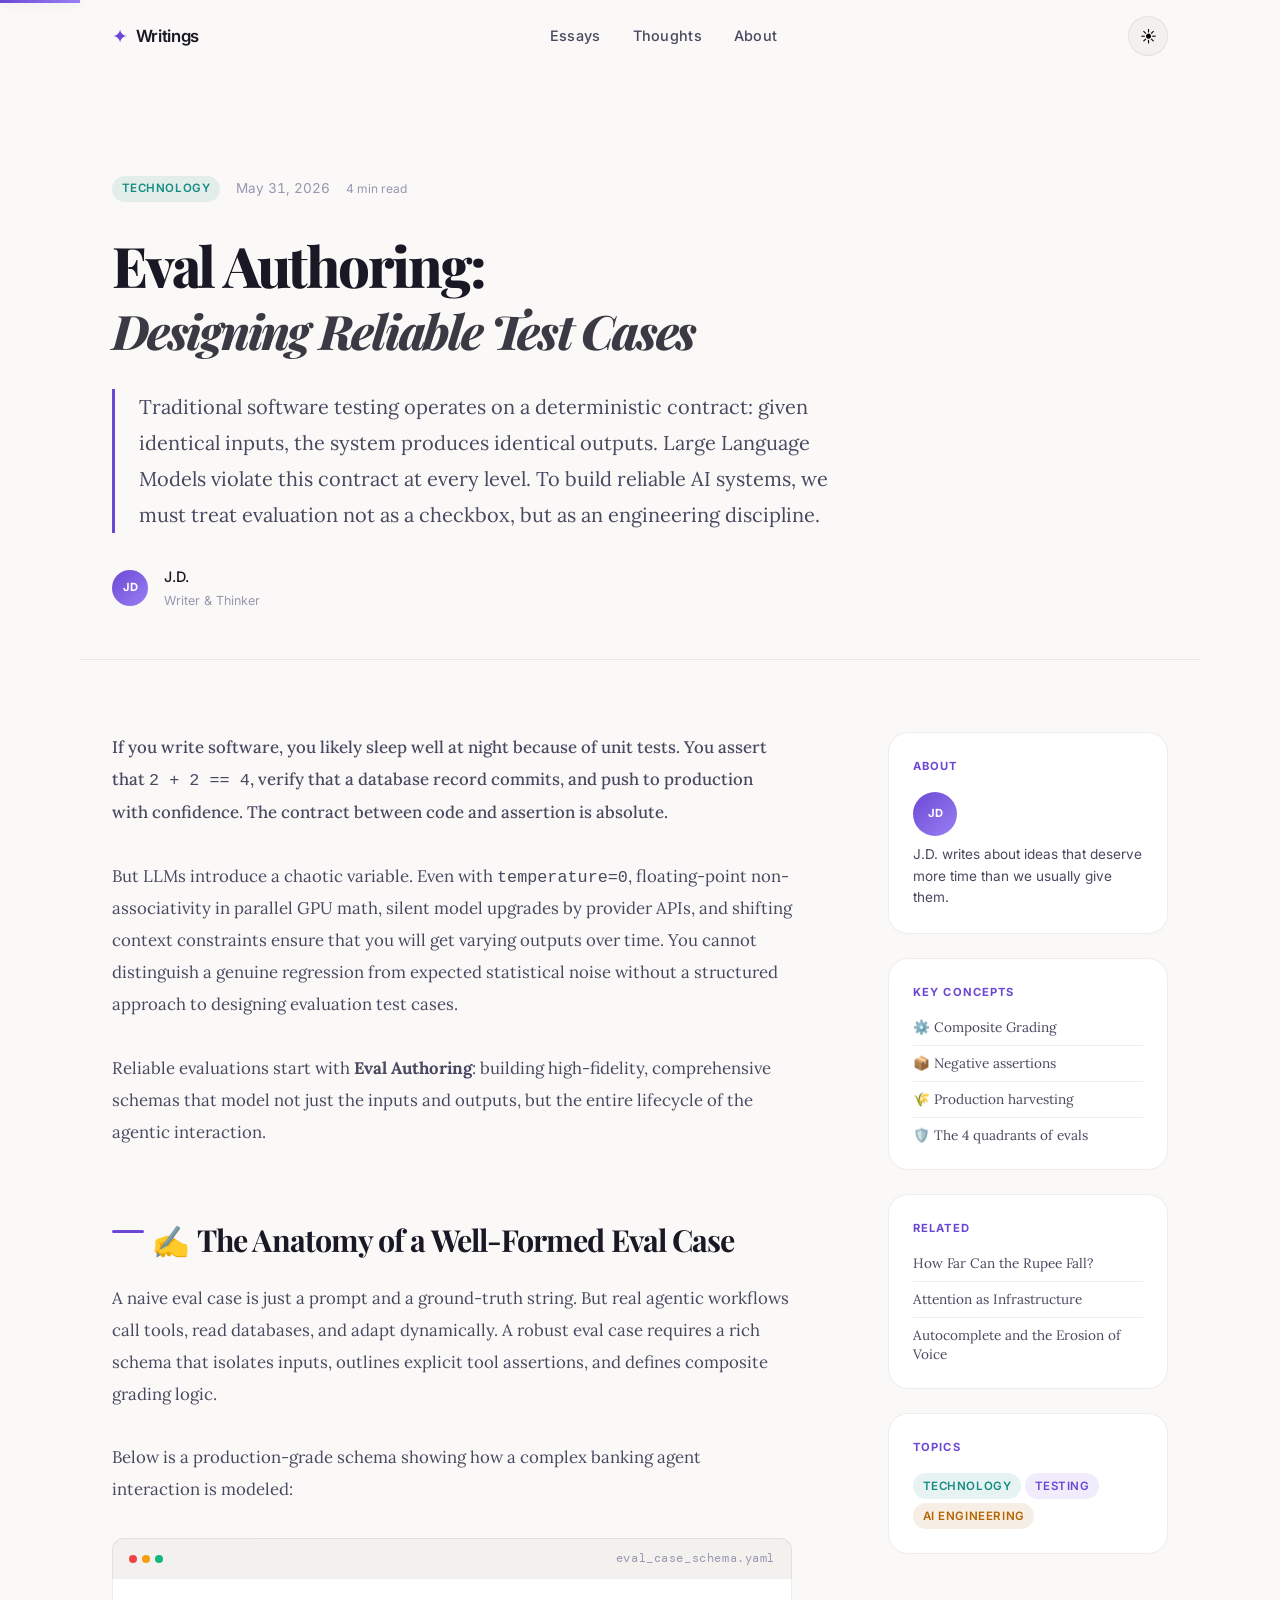
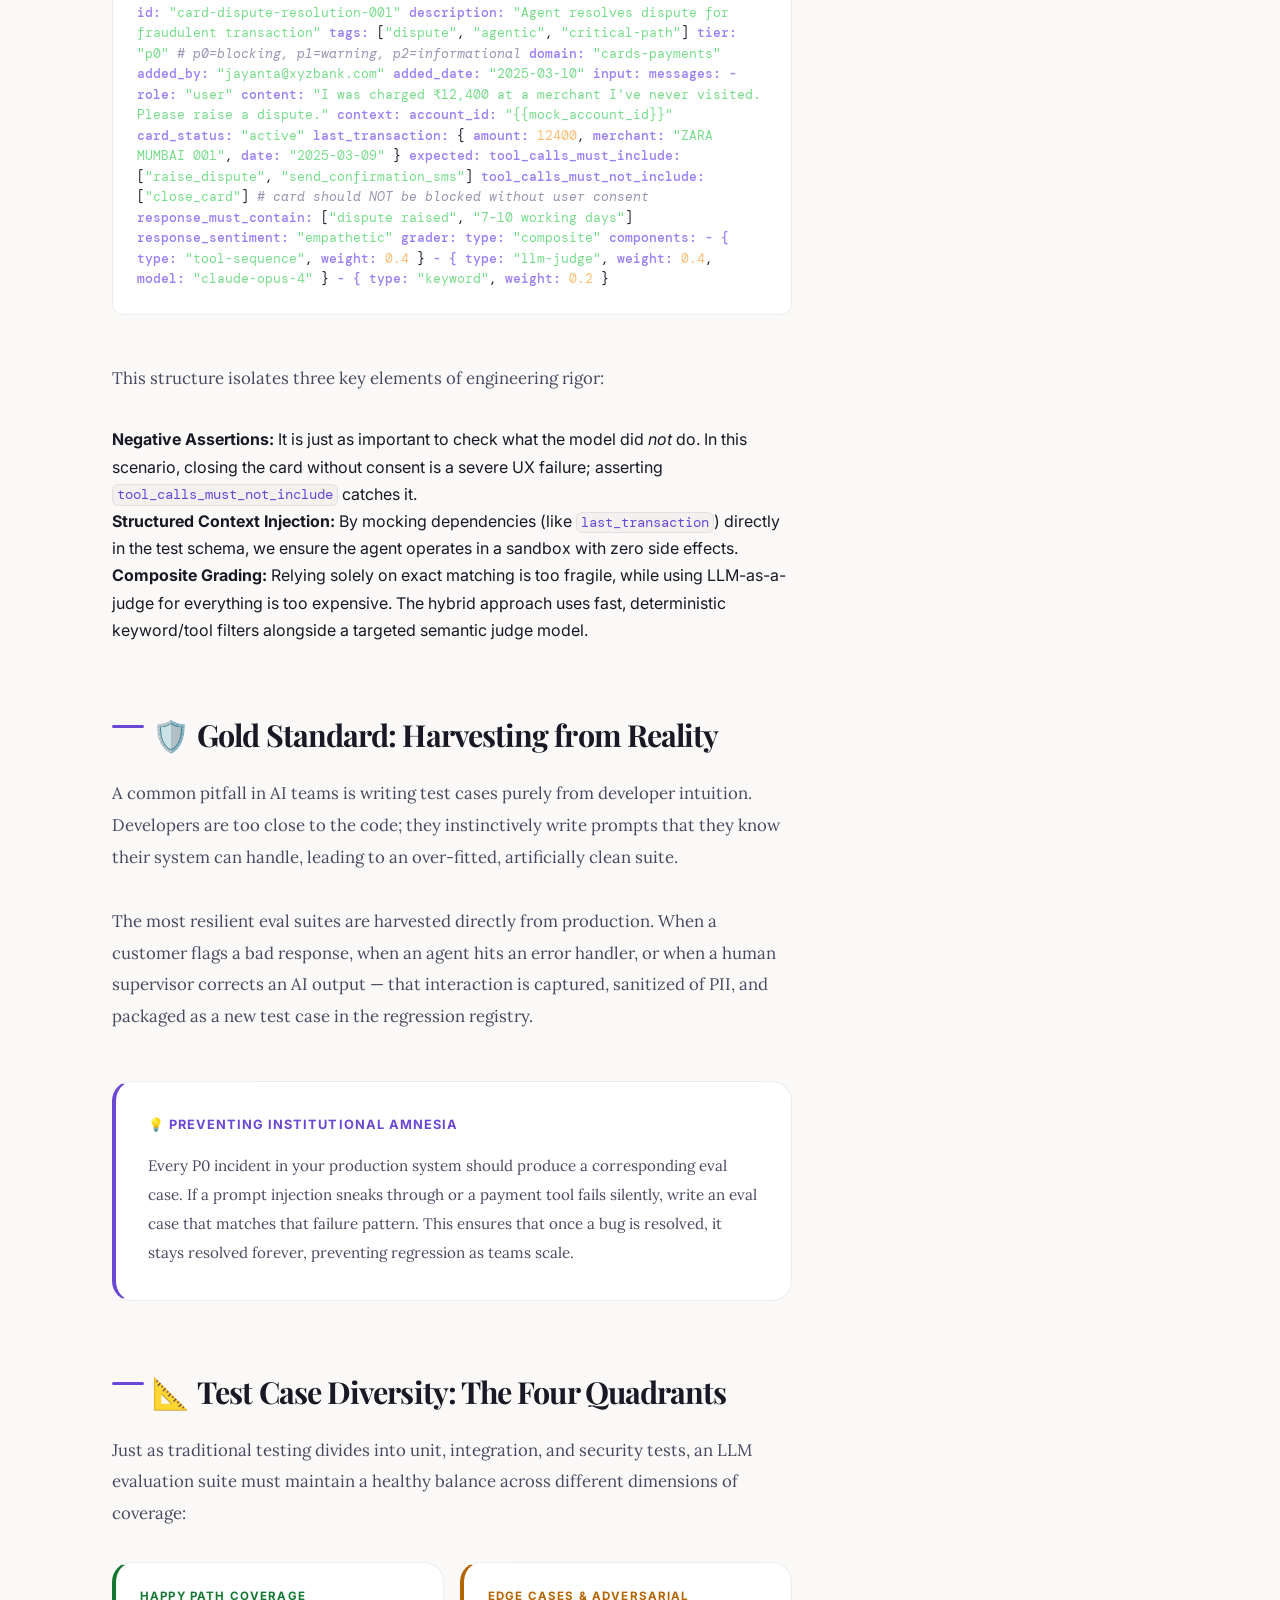
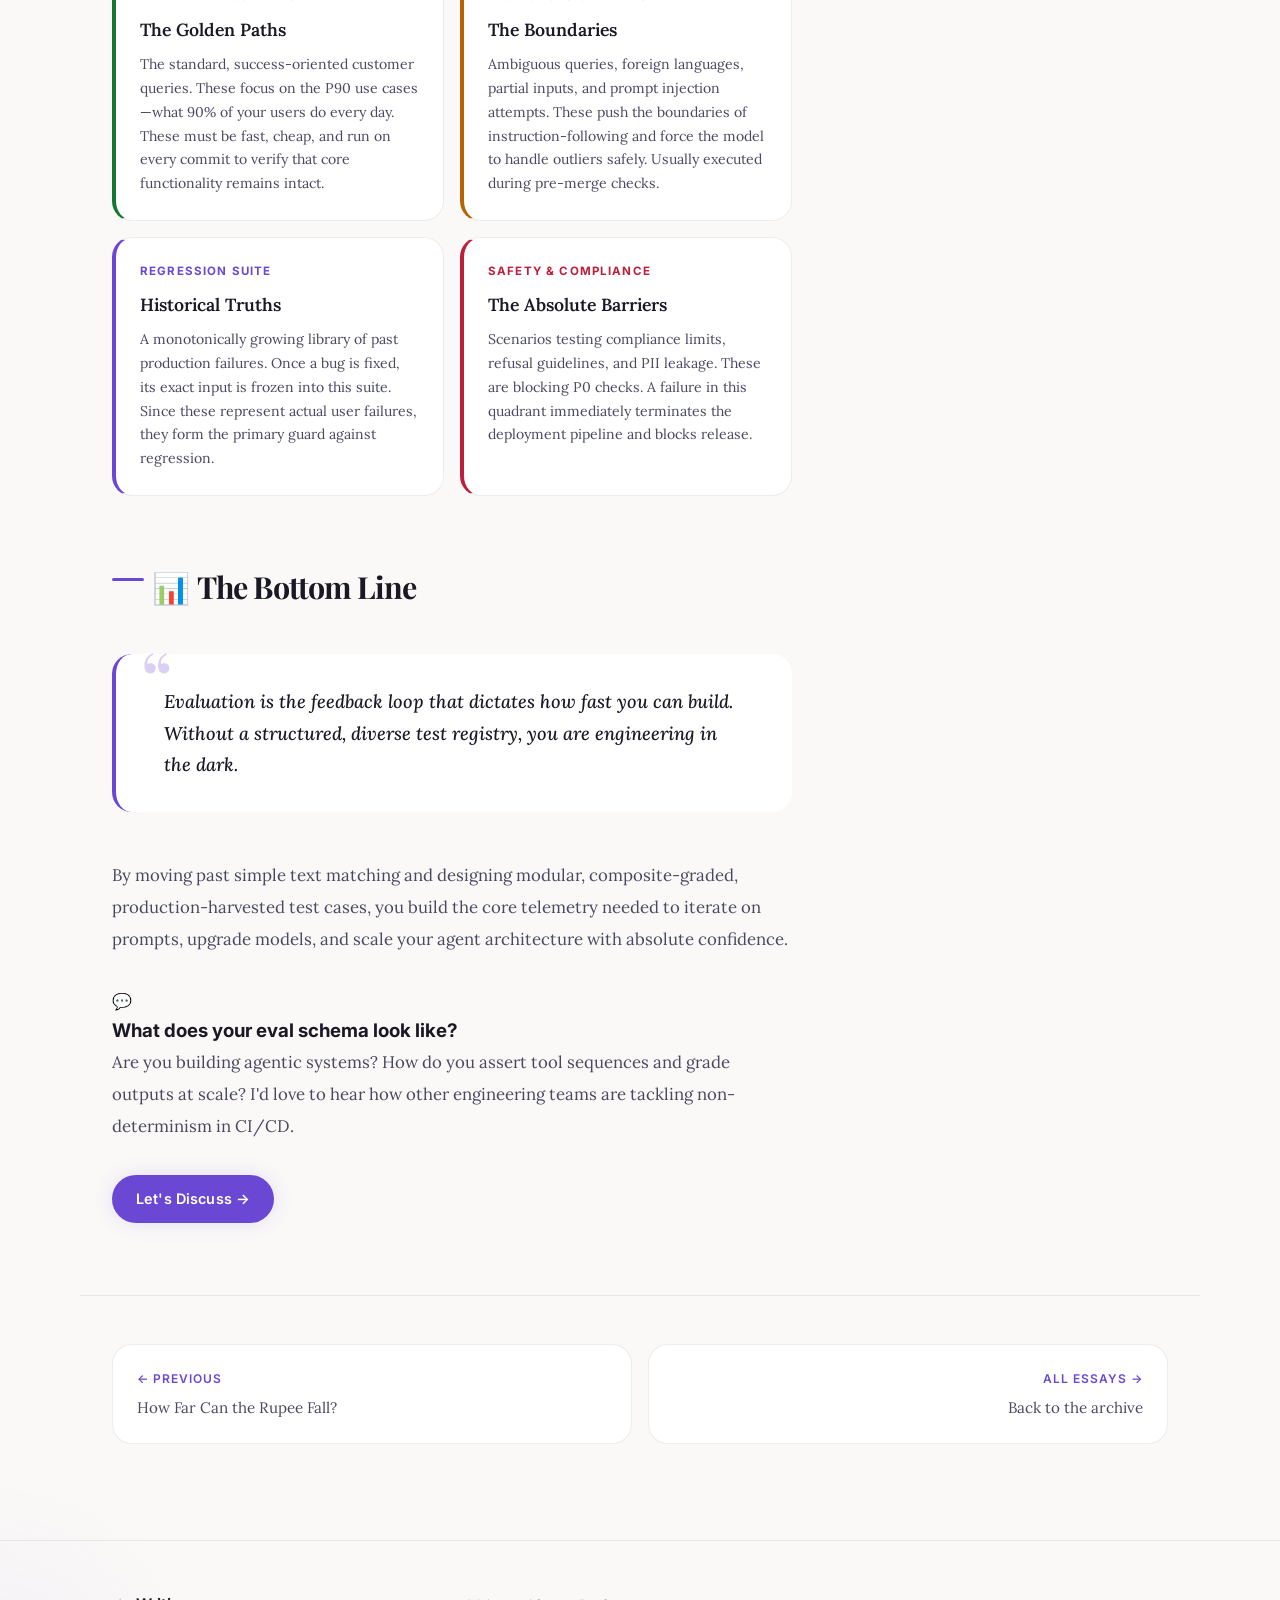
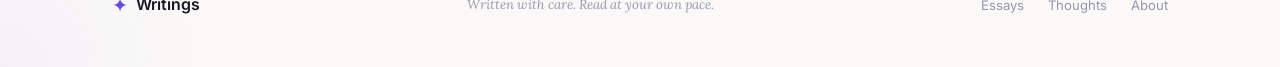
==== eval-authoring.html @ 742a5f08 "Add essay: Eval Authoring - Designing Reliable Test Cases" ====
<!DOCTYPE html>
<html lang="en">
<head>
  <meta charset="UTF-8" />
  <meta name="viewport" content="width=device-width, initial-scale=1.0" />
  <title>Eval Authoring: Designing Reliable Test Cases — Writings</title>
  <meta name="description" content="Traditional software testing operates on a deterministic contract, but LLMs violate this at every level. Here is how to design reliable evaluation test cases for production AI systems." />
  <link rel="preconnect" href="https://fonts.googleapis.com" />
  <link rel="preconnect" href="https://fonts.gstatic.com" crossorigin />
  <link href="https://fonts.googleapis.com/css2?family=Lora:ital,wght@0,400;0,500;0,600;1,400;1,500&family=Inter:wght@300;400;500;600&family=Playfair+Display:ital,wght@0,700;0,800;1,700&family=DM+Mono:ital,wght@0,300;0,400;0,500;1,400&display=swap" rel="stylesheet" />
  <link rel="stylesheet" href="style.css" />
  <link rel="stylesheet" href="article.css" />
  <style>
    /* ── Code block styling ── */
    .code-header {
      display: flex;
      align-items: center;
      justify-content: space-between;
      padding: 0.6rem 1rem;
      background: var(--bg-surface);
      border: 1px solid var(--border);
      border-bottom: none;
      border-radius: var(--radius-md) var(--radius-md) 0 0;
      font-family: 'DM Mono', monospace;
      font-size: 0.72rem;
      color: var(--text-muted);
      letter-spacing: 0.05em;
      margin-top: var(--space-xl);
    }
    .code-dots { display: flex; gap: 5px; }
    .code-dot { width: 8px; height: 8px; border-radius: 50%; }
    .code-dot:nth-child(1) { background: #ef4444; }
    .code-dot:nth-child(2) { background: #f59e0b; }
    .code-dot:nth-child(3) { background: #10b981; }

    .code-block {
      background: var(--bg-elevated);
      border: 1px solid var(--border);
      border-radius: 0 0 var(--radius-md) var(--radius-md);
      padding: var(--space-lg);
      font-family: 'DM Mono', monospace;
      font-size: 0.8rem;
      line-height: 1.6;
      overflow-x: auto;
      margin-bottom: var(--space-2xl);
      color: var(--text-primary);
    }
    .code-block .comment { color: var(--text-muted); font-style: italic; }
    .code-block .keyword { color: #9b7ff4; font-weight: 500; }
    .code-block .string { color: #78dc8c; }
    .code-block .number { color: #ffbc70; }
    .code-block .func { color: #63d8c8; }
    .code-block .type { color: #ff788c; }

    /* ── Callout / info box ── */
    .callout {
      background: var(--bg-elevated);
      border: 1px solid var(--border);
      border-left: 4px solid var(--accent-1);
      border-radius: var(--radius-lg);
      padding: var(--space-xl);
      margin: var(--space-2xl) 0;
    }
    .callout__title {
      font-size: 0.8rem;
      font-weight: 700;
      letter-spacing: 0.08em;
      text-transform: uppercase;
      color: var(--accent-1);
      margin-bottom: var(--space-md);
    }
    .callout p {
      font-size: 0.95rem !important;
      margin-bottom: 0 !important;
      color: var(--text-secondary) !important;
    }
    .callout--danger {
      border-left-color: var(--tag-culture-color);
    }
    .callout--danger .callout__title {
      color: var(--tag-culture-color);
    }

    /* ── Grid for diversity cards ── */
    .seesaw-grid {
      display: grid;
      grid-template-columns: 1fr 1fr;
      gap: var(--space-md);
      margin: var(--space-xl) 0 var(--space-2xl);
    }
    @media (max-width: 560px) { .seesaw-grid { grid-template-columns: 1fr; } }
    .seesaw-card {
      padding: var(--space-lg);
      border-radius: var(--radius-lg);
      border: 1px solid var(--border);
      background: var(--bg-elevated);
      transition: transform var(--trans-base), border-color var(--trans-base);
    }
    .seesaw-card:hover {
      border-color: var(--border-hover);
      transform: translateY(-2px);
    }
    .seesaw-card--happy { border-left: 4px solid var(--tag-life-color); }
    .seesaw-card--edge { border-left: 4px solid var(--tag-phil-color); }
    .seesaw-card--regression { border-left: 4px solid var(--accent-1); }
    .seesaw-card--safety { border-left: 4px solid var(--tag-culture-color); }

    .seesaw-card__label {
      font-size: 0.72rem;
      font-weight: 700;
      letter-spacing: 0.1em;
      text-transform: uppercase;
      margin-bottom: var(--space-sm);
    }
    .seesaw-card--happy .seesaw-card__label { color: var(--tag-life-color); }
    .seesaw-card--edge .seesaw-card__label { color: var(--tag-phil-color); }
    .seesaw-card--regression .seesaw-card__label { color: var(--accent-1); }
    .seesaw-card--safety .seesaw-card__label { color: var(--tag-culture-color); }

    .seesaw-card__title {
      font-family: var(--font-serif);
      font-size: 1.1rem;
      font-weight: 600;
      color: var(--text-primary);
      margin-bottom: var(--space-sm);
    }
    .seesaw-card p {
      font-size: 0.88rem !important;
      color: var(--text-secondary) !important;
      line-height: 1.7 !important;
      margin: 0 !important;
    }

    /* ── Section emoji headings ── */
    .emoji-heading {
      display: flex;
      align-items: center;
      gap: var(--space-sm);
    }
    .emoji-heading .emoji { font-style: normal; }

    /* Inline code styling */
    code.inline-code {
      font-family: 'DM Mono', monospace;
      font-size: 0.85em;
      background: var(--bg-glass);
      border: 1px solid var(--border);
      padding: 0.1em 0.3em;
      border-radius: var(--radius-sm);
      color: var(--accent-1);
    }
  </style>
</head>
<body>

  <!-- Navigation -->
  <nav class="nav" id="main-nav" aria-label="Main navigation">
    <div class="nav-inner">
      <a href="index.html" class="nav-logo" aria-label="Back to home">
        <span class="logo-mark">✦</span>
        <span class="logo-text">Writings</span>
      </a>
      <div class="nav-links">
        <a href="index.html#essays" class="nav-link">Essays</a>
        <a href="index.html#thoughts" class="nav-link">Thoughts</a>
        <a href="index.html#about" class="nav-link">About</a>
      </div>
      <button class="theme-toggle" id="theme-toggle" aria-label="Toggle dark/light mode" aria-pressed="true">
        <span class="theme-icon theme-icon--light">☀</span>
        <span class="theme-icon theme-icon--dark">☽</span>
      </button>
    </div>
  </nav>

  <!-- Reading progress bar -->
  <div class="reading-progress" id="reading-progress" role="progressbar" aria-label="Reading progress" aria-valuenow="0" aria-valuemin="0" aria-valuemax="100"></div>

  <main class="article-main">

    <!-- Article Header -->
    <header class="article-header">
      <div class="article-header__inner">
        <div class="article-meta">
          <span class="tag tag--tech">Technology</span>
          <time datetime="2026-05-31" class="article-date">May 31, 2026</time>
          <span class="read-time">5 min read</span>
        </div>
        <h1 class="article-title">Eval Authoring:<br><em style="font-style:italic; font-size:0.85em; opacity:0.85;">Designing Reliable Test Cases</em></h1>
        <p class="article-lede">Traditional software testing operates on a deterministic contract: given identical inputs, the system produces identical outputs. Large Language Models violate this contract at every level. To build reliable AI systems, we must treat evaluation not as a checkbox, but as an engineering discipline.</p>
        <div class="article-author">
          <div class="author-avatar" aria-hidden="true">JD</div>
          <div class="author-info">
            <span class="author-name">J.D.</span>
            <span class="author-role">Writer & Thinker</span>
          </div>
        </div>
      </div>
    </header>

    <!-- Article Body -->
    <div class="article-body" id="article-body">
      <div class="article-content">

        <p class="article-intro">If you write software, you likely sleep well at night because of unit tests. You assert that <code>2 + 2 == 4</code>, verify that a database record commits, and push to production with confidence. The contract between code and assertion is absolute.</p>

        <p>But LLMs introduce a chaotic variable. Even with <code>temperature=0</code>, floating-point non-associativity in parallel GPU math, silent model upgrades by provider APIs, and shifting context constraints ensure that you will get varying outputs over time. You cannot distinguish a genuine regression from expected statistical noise without a structured approach to designing evaluation test cases.</p>

        <p>Reliable evaluations start with <strong>Eval Authoring</strong>: building high-fidelity, comprehensive schemas that model not just the inputs and outputs, but the entire lifecycle of the agentic interaction.</p>

        <!-- Section 1: Anatomy of a Case -->
        <h2 class="emoji-heading"><span class="emoji">✍️</span> The Anatomy of a Well-Formed Eval Case</h2>

        <p>A naive eval case is just a prompt and a ground-truth string. But real agentic workflows call tools, read databases, and adapt dynamically. A robust eval case requires a rich schema that isolates inputs, outlines explicit tool assertions, and defines composite grading logic.</p>

        <p>Below is a production-grade schema showing how a complex banking agent interaction is modeled:</p>

        <div class="code-header">
          <div class="code-dots"><div class="code-dot"></div><div class="code-dot"></div><div class="code-dot"></div></div>
          <span>eval_case_schema.yaml</span>
        </div>
        <div class="code-block"><span class="keyword">id:</span> <span class="string">"card-dispute-resolution-001"</span>
<span class="keyword">description:</span> <span class="string">"Agent resolves dispute for fraudulent transaction"</span>
<span class="keyword">tags:</span> [<span class="string">"dispute"</span>, <span class="string">"agentic"</span>, <span class="string">"critical-path"</span>]
<span class="keyword">tier:</span> <span class="string">"p0"</span>           <span class="comment"># p0=blocking, p1=warning, p2=informational</span>
<span class="keyword">domain:</span> <span class="string">"cards-payments"</span>
<span class="keyword">added_by:</span> <span class="string">"jayanta@xyzbank.com"</span>
<span class="keyword">added_date:</span> <span class="string">"2025-03-10"</span>

<span class="keyword">input:</span>
  <span class="keyword">messages:</span>
    <span class="keyword">- role:</span> <span class="string">"user"</span>
      <span class="keyword">content:</span> <span class="string">"I was charged ₹12,400 at a merchant I've never visited. Please raise a dispute."</span>
  <span class="keyword">context:</span>
    <span class="keyword">account_id:</span> <span class="string">"{{mock_account_id}}"</span>
    <span class="keyword">card_status:</span> <span class="string">"active"</span>
    <span class="keyword">last_transaction:</span> { <span class="keyword">amount:</span> <span class="number">12400</span>, <span class="keyword">merchant:</span> <span class="string">"ZARA MUMBAI 001"</span>, <span class="keyword">date:</span> <span class="string">"2025-03-09"</span> }

<span class="keyword">expected:</span>
  <span class="keyword">tool_calls_must_include:</span> [<span class="string">"raise_dispute"</span>, <span class="string">"send_confirmation_sms"</span>]
  <span class="keyword">tool_calls_must_not_include:</span> [<span class="string">"close_card"</span>]   <span class="comment"># card should NOT be blocked without user consent</span>
  <span class="keyword">response_must_contain:</span> [<span class="string">"dispute raised"</span>, <span class="string">"7–10 working days"</span>]
  <span class="keyword">response_sentiment:</span> <span class="string">"empathetic"</span>
  
<span class="keyword">grader:</span>
  <span class="keyword">type:</span> <span class="string">"composite"</span>
  <span class="keyword">components:</span>
    <span class="keyword">- { type:</span> <span class="string">"tool-sequence"</span>, <span class="keyword">weight:</span> <span class="number">0.4</span> }
    <span class="keyword">- { type:</span> <span class="string">"llm-judge"</span>,    <span class="keyword">weight:</span> <span class="number">0.4</span>, <span class="keyword">model:</span> <span class="string">"claude-opus-4"</span> }
    <span class="keyword">- { type:</span> <span class="string">"keyword"</span>,      <span class="keyword">weight:</span> <span class="number">0.2</span> }</div>

        <p>This structure isolates three key elements of engineering rigor:</p>
        <ul>
          <li><strong>Negative Assertions:</strong> It is just as important to check what the model did <em>not</em> do. In this scenario, closing the card without consent is a severe UX failure; asserting <code class="inline-code">tool_calls_must_not_include</code> catches it.</li>
          <li><strong>Structured Context Injection:</strong> By mocking dependencies (like <code class="inline-code">last_transaction</code>) directly in the test schema, we ensure the agent operates in a sandbox with zero side effects.</li>
          <li><strong>Composite Grading:</strong> Relying solely on exact matching is too fragile, while using LLM-as-a-judge for everything is too expensive. The hybrid approach uses fast, deterministic keyword/tool filters alongside a targeted semantic judge model.</li>
        </ul>

        <!-- Section 2: Reality Harvesting -->
        <h2 class="emoji-heading"><span class="emoji">🛡️</span> Gold Standard: Harvesting from Reality</h2>

        <p>A common pitfall in AI teams is writing test cases purely from developer intuition. Developers are too close to the code; they instinctively write prompts that they know their system can handle, leading to an over-fitted, artificially clean suite.</p>

        <p>The most resilient eval suites are harvested directly from production. When a customer flags a bad response, when an agent hits an error handler, or when a human supervisor corrects an AI output — that interaction is captured, sanitized of PII, and packaged as a new test case in the regression registry.</p>

        <div class="callout">
          <div class="callout__title">💡 Preventing Institutional Amnesia</div>
          <p>Every P0 incident in your production system should produce a corresponding eval case. If a prompt injection sneaks through or a payment tool fails silently, write an eval case that matches that failure pattern. This ensures that once a bug is resolved, it stays resolved forever, preventing regression as teams scale.</p>
        </div>

        <!-- Section 3: Test Diversity -->
        <h2 class="emoji-heading"><span class="emoji">📐</span> Test Case Diversity: The Four Quadrants</h2>

        <p>Just as traditional testing divides into unit, integration, and security tests, an LLM evaluation suite must maintain a healthy balance across different dimensions of coverage:</p>

        <div class="seesaw-grid" role="list" aria-label="Four quadrants of test diversity">
          <div class="seesaw-card seesaw-card--happy" role="listitem">
            <div class="seesaw-card__label">Happy Path Coverage</div>
            <div class="seesaw-card__title">The Golden Paths</div>
            <p>The standard, success-oriented customer queries. These focus on the P90 use cases—what 90% of your users do every day. These must be fast, cheap, and run on every commit to verify that core functionality remains intact.</p>
          </div>
          <div class="seesaw-card seesaw-card--edge" role="listitem">
            <div class="seesaw-card__label">Edge Cases & Adversarial</div>
            <div class="seesaw-card__title">The Boundaries</div>
            <p>Ambiguous queries, foreign languages, partial inputs, and prompt injection attempts. These push the boundaries of instruction-following and force the model to handle outliers safely. Usually executed during pre-merge checks.</p>
          </div>
          <div class="seesaw-card seesaw-card--regression" role="listitem">
            <div class="seesaw-card__label">Regression Suite</div>
            <div class="seesaw-card__title">Historical Truths</div>
            <p>A monotonically growing library of past production failures. Once a bug is fixed, its exact input is frozen into this suite. Since these represent actual user failures, they form the primary guard against regression.</p>
          </div>
          <div class="seesaw-card seesaw-card--safety" role="listitem">
            <div class="seesaw-card__label">Safety & Compliance</div>
            <div class="seesaw-card__title">The Absolute Barriers</div>
            <p>Scenarios testing compliance limits, refusal guidelines, and PII leakage. These are blocking P0 checks. A failure in this quadrant immediately terminates the deployment pipeline and blocks release.</p>
          </div>
        </div>

        <!-- Section 4: Conclusion -->
        <h2 class="emoji-heading"><span class="emoji">📊</span> The Bottom Line</h2>

        <blockquote class="article-quote">
          <p>Evaluation is the feedback loop that dictates how fast you can build. Without a structured, diverse test registry, you are engineering in the dark.</p>
        </blockquote>

        <p>By moving past simple text matching and designing modular, composite-graded, production-harvested test cases, you build the core telemetry needed to iterate on prompts, upgrade models, and scale your agent architecture with absolute confidence.</p>

        <!-- CTA / Comments -->
        <div class="cta-box">
          <div class="cta-box__emoji" aria-hidden="true">💬</div>
          <h3>What does your eval schema look like?</h3>
          <p>Are you building agentic systems? How do you assert tool sequences and grade outputs at scale? I'd love to hear how other engineering teams are tackling non-determinism in CI/CD.</p>
          <a href="mailto:hello@jayantadb.co.in?subject=Re: Eval Authoring" class="btn btn--primary" id="comments-cta-btn">Let's Discuss →</a>
        </div>

      </div>

      <!-- Sidebar -->
      <aside class="article-sidebar" aria-label="Article sidebar">
        <div class="sidebar-sticky">
          <div class="sidebar-card">
            <h3 class="sidebar-title">About</h3>
            <div class="author-avatar author-avatar--sm" aria-hidden="true">JD</div>
            <p class="sidebar-bio">J.D. writes about ideas that deserve more time than we usually give them.</p>
          </div>

          <div class="sidebar-card">
            <h3 class="sidebar-title">Key Concepts</h3>
            <ul class="related-list">
              <li><a href="#" style="pointer-events:none; cursor:default;">⚙️ Composite Grading</a></li>
              <li><a href="#" style="pointer-events:none; cursor:default;">📦 Negative assertions</a></li>
              <li><a href="#" style="pointer-events:none; cursor:default;">🌾 Production harvesting</a></li>
              <li><a href="#" style="pointer-events:none; cursor:default;">🛡️ The 4 quadrants of evals</a></li>
            </ul>
          </div>

          <div class="sidebar-card">
            <h3 class="sidebar-title">Related</h3>
            <ul class="related-list">
              <li><a href="rupee-essay.html" id="related-1">How Far Can the Rupee Fall?</a></li>
              <li><a href="article.html" id="related-2">Attention as Infrastructure</a></li>
              <li><a href="article.html" id="related-3">Autocomplete and the Erosion of Voice</a></li>
            </ul>
          </div>

          <div class="sidebar-card sidebar-topics">
            <h3 class="sidebar-title">Topics</h3>
            <div class="sidebar-tags">
              <span class="tag tag--tech">Technology</span>
              <span class="tag tag--essay">Testing</span>
              <span class="tag tag--phil">AI Engineering</span>
            </div>
          </div>
        </div>
      </aside>

    </div>

    <!-- Article navigation -->
    <nav class="article-nav" aria-label="Article navigation">
      <a href="rupee-essay.html" class="article-nav__item article-nav__item--prev" id="prev-article">
        <span class="article-nav__dir">← Previous</span>
        <span class="article-nav__title">How Far Can the Rupee Fall?</span>
      </a>
      <a href="index.html#essays" class="article-nav__item article-nav__item--next" id="next-article">
        <span class="article-nav__dir">All Essays →</span>
        <span class="article-nav__title">Back to the archive</span>
      </a>
    </nav>

  </main>

  <!-- Footer -->
  <footer class="footer" role="contentinfo">
    <div class="footer-inner">
      <div class="footer-logo">
        <span class="logo-mark">✦</span>
        <span>Writings</span>
      </div>
      <p class="footer-copy">Written with care. Read at your own pace.</p>
      <nav class="footer-nav" aria-label="Footer navigation">
        <a href="index.html#essays" class="footer-link">Essays</a>
        <a href="index.html#thoughts" class="footer-link">Thoughts</a>
        <a href="index.html#about" class="footer-link">About</a>
      </nav>
    </div>
  </footer>

  <script src="main.js"></script>
  <script src="article.js"></script>
</body>
</html>
---- style.css ----
/* ============================================================
   DESIGN TOKENS
   ============================================================ */
:root {
  /* Color palette — dark mode default */
  --bg-base:       #0a0a0f;
  --bg-surface:    #111118;
  --bg-elevated:   #18181f;
  --bg-glass:      rgba(255,255,255,0.04);
  --bg-glass-hover:rgba(255,255,255,0.07);

  --text-primary:  #f0eff4;
  --text-secondary:#a09fae;
  --text-muted:    #5c5b6e;
  --text-accent:   #c9b7ff;

  --accent-1:      #9b7ff4;
  --accent-2:      #d4a8ff;
  --accent-glow:   rgba(155,127,244,0.25);

  --border:        rgba(255,255,255,0.07);
  --border-hover:  rgba(255,255,255,0.15);

  /* Tags */
  --tag-essay-bg:    rgba(155,127,244,0.15);
  --tag-essay-color: #c9b7ff;
  --tag-tech-bg:     rgba(99,216,200,0.12);
  --tag-tech-color:  #63d8c8;
  --tag-phil-bg:     rgba(255,188,112,0.12);
  --tag-phil-color:  #ffbc70;
  --tag-culture-bg:  rgba(255,120,140,0.12);
  --tag-culture-color: #ff788c;
  --tag-life-bg:     rgba(120,220,140,0.12);
  --tag-life-color:  #78dc8c;

  /* Typography */
  --font-serif:  'Lora', 'Georgia', serif;
  --font-display:'Playfair Display', 'Georgia', serif;
  --font-sans:   'Inter', system-ui, sans-serif;

  /* Spacing */
  --space-xs:  0.25rem;
  --space-sm:  0.5rem;
  --space-md:  1rem;
  --space-lg:  1.5rem;
  --space-xl:  2rem;
  --space-2xl: 3rem;
  --space-3xl: 4.5rem;
  --space-4xl: 6rem;

  /* Radius */
  --radius-sm: 6px;
  --radius-md: 12px;
  --radius-lg: 20px;
  --radius-xl: 28px;
  --radius-full: 9999px;

  /* Transitions */
  --trans-fast:   0.15s ease;
  --trans-base:   0.25s ease;
  --trans-slow:   0.45s cubic-bezier(0.4,0,0.2,1);

  /* Shadows */
  --shadow-sm:  0 1px 3px rgba(0,0,0,0.4);
  --shadow-md:  0 4px 16px rgba(0,0,0,0.5);
  --shadow-lg:  0 16px 48px rgba(0,0,0,0.6);
  --shadow-glow:0 0 40px rgba(155,127,244,0.2);
}

/* Light mode overrides */
[data-theme="light"] {
  --bg-base:       #faf9f7;
  --bg-surface:    #f2f1ed;
  --bg-elevated:   #ffffff;
  --bg-glass:      rgba(0,0,0,0.03);
  --bg-glass-hover:rgba(0,0,0,0.06);

  --text-primary:  #1a1825;
  --text-secondary:#4a4860;
  --text-muted:    #9896b0;
  --text-accent:   #6b48d4;

  --accent-1:      #6b48d4;
  --accent-2:      #9b7ff4;
  --accent-glow:   rgba(107,72,212,0.15);

  --border:        rgba(0,0,0,0.07);
  --border-hover:  rgba(0,0,0,0.15);

  --tag-essay-bg:    rgba(107,72,212,0.1);
  --tag-essay-color: #6b48d4;
  --tag-tech-bg:     rgba(20,140,130,0.1);
  --tag-tech-color:  #148c82;
  --tag-phil-bg:     rgba(180,100,0,0.1);
  --tag-phil-color:  #b46400;
  --tag-culture-bg:  rgba(190,30,60,0.1);
  --tag-culture-color: #be1e3c;
  --tag-life-bg:     rgba(20,120,50,0.1);
  --tag-life-color:  #147832;

  --shadow-sm:  0 1px 3px rgba(0,0,0,0.08);
  --shadow-md:  0 4px 16px rgba(0,0,0,0.1);
  --shadow-lg:  0 16px 48px rgba(0,0,0,0.12);
  --shadow-glow:0 0 40px rgba(107,72,212,0.12);
}

/* ============================================================
   RESET & BASE
   ============================================================ */
*, *::before, *::after { box-sizing: border-box; margin: 0; padding: 0; }

html {
  scroll-behavior: smooth;
  -webkit-text-size-adjust: 100%;
}

body {
  font-family: var(--font-sans);
  font-size: 1rem;
  line-height: 1.7;
  color: var(--text-primary);
  background: var(--bg-base);
  transition: background var(--trans-slow), color var(--trans-slow);
  overflow-x: hidden;
}

img { max-width: 100%; display: block; }
a { color: inherit; text-decoration: none; }
button { font-family: inherit; cursor: pointer; border: none; background: none; }
ul, ol { list-style: none; }

/* ============================================================
   SCROLLBAR
   ============================================================ */
::-webkit-scrollbar { width: 6px; }
::-webkit-scrollbar-track { background: var(--bg-base); }
::-webkit-scrollbar-thumb { background: var(--accent-1); border-radius: var(--radius-full); }

/* ============================================================
   LAYOUT
   ============================================================ */
.container {
  max-width: 1120px;
  margin: 0 auto;
  padding: 0 var(--space-xl);
}

/* ============================================================
   NAVIGATION
   ============================================================ */
.nav {
  position: fixed;
  top: 0;
  left: 0;
  right: 0;
  z-index: 100;
  padding: var(--space-md) 0;
  transition: background var(--trans-slow), box-shadow var(--trans-base);
}

.nav.scrolled {
  background: rgba(10,10,15,0.85);
  backdrop-filter: blur(20px);
  -webkit-backdrop-filter: blur(20px);
  box-shadow: 0 1px 0 var(--border);
}

[data-theme="light"] .nav.scrolled {
  background: rgba(250,249,247,0.85);
}

.nav-inner {
  max-width: 1120px;
  margin: 0 auto;
  padding: 0 var(--space-xl);
  display: flex;
  align-items: center;
  justify-content: space-between;
  gap: var(--space-lg);
}

.nav-logo {
  display: flex;
  align-items: center;
  gap: var(--space-sm);
  font-weight: 600;
  font-size: 1.05rem;
  letter-spacing: -0.02em;
  transition: opacity var(--trans-fast);
}
.nav-logo:hover { opacity: 0.8; }

.logo-mark {
  color: var(--accent-1);
  font-size: 1.2rem;
  display: inline-block;
  animation: spin-slow 8s linear infinite;
}

@keyframes spin-slow {
  to { transform: rotate(360deg); }
}

.nav-links {
  display: flex;
  gap: var(--space-xl);
}

.nav-link {
  font-size: 0.9rem;
  font-weight: 500;
  color: var(--text-secondary);
  letter-spacing: 0.02em;
  transition: color var(--trans-fast);
  position: relative;
}
.nav-link::after {
  content: '';
  position: absolute;
  bottom: -4px;
  left: 0;
  right: 100%;
  height: 1px;
  background: var(--accent-1);
  transition: right var(--trans-base);
}
.nav-link:hover { color: var(--text-primary); }
.nav-link:hover::after { right: 0; }

.theme-toggle {
  width: 40px;
  height: 40px;
  border-radius: var(--radius-full);
  background: var(--bg-glass);
  border: 1px solid var(--border);
  display: flex;
  align-items: center;
  justify-content: center;
  font-size: 1rem;
  transition: background var(--trans-fast), border-color var(--trans-fast);
  position: relative;
  overflow: hidden;
}
.theme-toggle:hover { background: var(--bg-glass-hover); border-color: var(--border-hover); }

.theme-icon {
  position: absolute;
  transition: transform var(--trans-slow), opacity var(--trans-slow);
}
.theme-icon--light { transform: rotate(-45deg) scale(0); opacity: 0; }
.theme-icon--dark  { transform: rotate(0) scale(1); opacity: 1; }

[data-theme="light"] .theme-icon--light { transform: rotate(0) scale(1); opacity: 1; }
[data-theme="light"] .theme-icon--dark  { transform: rotate(45deg) scale(0); opacity: 0; }

/* ============================================================
   BUTTONS
   ============================================================ */
.btn {
  display: inline-flex;
  align-items: center;
  gap: var(--space-sm);
  padding: 0.75rem 1.5rem;
  border-radius: var(--radius-full);
  font-size: 0.9rem;
  font-weight: 600;
  letter-spacing: 0.01em;
  transition: all var(--trans-base);
  white-space: nowrap;
}

.btn--primary {
  background: var(--accent-1);
  color: #fff;
  box-shadow: 0 0 20px var(--accent-glow);
}
.btn--primary:hover {
  background: var(--accent-2);
  box-shadow: 0 0 30px var(--accent-glow), var(--shadow-md);
  transform: translateY(-1px);
}

.btn--ghost {
  background: transparent;
  color: var(--text-secondary);
  border: 1px solid var(--border);
}
.btn--ghost:hover {
  border-color: var(--border-hover);
  color: var(--text-primary);
  background: var(--bg-glass);
}

.btn--outline {
  background: transparent;
  color: var(--accent-1);
  border: 1px solid var(--accent-1);
}
.btn--outline:hover {
  background: var(--accent-1);
  color: #fff;
  box-shadow: 0 0 20px var(--accent-glow);
}

/* ============================================================
   TAGS
   ============================================================ */
.tag {
  display: inline-flex;
  align-items: center;
  padding: 0.2rem 0.6rem;
  border-radius: var(--radius-full);
  font-size: 0.72rem;
  font-weight: 600;
  letter-spacing: 0.05em;
  text-transform: uppercase;
}
.tag--essay   { background: var(--tag-essay-bg);   color: var(--tag-essay-color); }
.tag--tech    { background: var(--tag-tech-bg);     color: var(--tag-tech-color); }
.tag--phil    { background: var(--tag-phil-bg);     color: var(--tag-phil-color); }
.tag--culture { background: var(--tag-culture-bg);  color: var(--tag-culture-color); }
.tag--life    { background: var(--tag-life-bg);     color: var(--tag-life-color); }

/* ============================================================
   SECTION HEADERS
   ============================================================ */
.section-tag {
  display: inline-block;
  font-size: 0.72rem;
  font-weight: 700;
  letter-spacing: 0.12em;
  text-transform: uppercase;
  color: var(--accent-1);
  margin-bottom: var(--space-sm);
}

.section-title {
  font-family: var(--font-display);
  font-size: clamp(2rem, 4vw, 3rem);
  font-weight: 700;
  letter-spacing: -0.03em;
  color: var(--text-primary);
  line-height: 1.15;
}

.section-subtitle {
  font-size: 1rem;
  color: var(--text-secondary);
  margin-top: var(--space-sm);
  max-width: 46ch;
}

.section-header {
  margin-bottom: var(--space-2xl);
}

/* ============================================================
   HERO
   ============================================================ */
.hero {
  min-height: 100svh;
  display: flex;
  flex-direction: column;
  align-items: center;
  justify-content: center;
  position: relative;
  overflow: hidden;
  padding: var(--space-4xl) var(--space-xl);
  text-align: center;
}

/* Animated background */
.hero-bg {
  position: absolute;
  inset: 0;
  pointer-events: none;
}

.hero-orb {
  position: absolute;
  border-radius: 50%;
  filter: blur(80px);
  animation: orb-drift 12s ease-in-out infinite alternate;
}
.hero-orb--1 {
  width: 500px; height: 500px;
  background: radial-gradient(circle, rgba(155,127,244,0.18), transparent 70%);
  top: -10%; left: -10%;
  animation-duration: 14s;
}
.hero-orb--2 {
  width: 400px; height: 400px;
  background: radial-gradient(circle, rgba(212,168,255,0.12), transparent 70%);
  bottom: 10%; right: -5%;
  animation-duration: 10s;
  animation-delay: -3s;
}
.hero-orb--3 {
  width: 300px; height: 300px;
  background: radial-gradient(circle, rgba(99,216,200,0.08), transparent 70%);
  top: 40%; left: 45%;
  animation-duration: 16s;
  animation-delay: -7s;
}

@keyframes orb-drift {
  from { transform: translate(0, 0) scale(1); }
  to   { transform: translate(40px, 30px) scale(1.05); }
}

.hero-grid {
  position: absolute;
  inset: 0;
  background-image:
    linear-gradient(var(--border) 1px, transparent 1px),
    linear-gradient(90deg, var(--border) 1px, transparent 1px);
  background-size: 60px 60px;
  mask-image: radial-gradient(ellipse 80% 70% at 50% 50%, black 30%, transparent 100%);
  opacity: 0.4;
}

.hero-content {
  position: relative;
  z-index: 1;
  max-width: 800px;
}

.hero-eyebrow {
  display: inline-block;
  font-size: 0.8rem;
  font-weight: 600;
  letter-spacing: 0.12em;
  text-transform: uppercase;
  color: var(--accent-1);
  margin-bottom: var(--space-lg);
  opacity: 0;
  transform: translateY(10px);
  animation: fade-up 0.8s ease forwards 0.2s;
}

.hero-title {
  font-family: var(--font-display);
  font-size: clamp(3rem, 8vw, 6rem);
  font-weight: 800;
  letter-spacing: -0.04em;
  line-height: 1.05;
  color: var(--text-primary);
  margin-bottom: var(--space-lg);
  opacity: 0;
  transform: translateY(16px);
  animation: fade-up 0.9s ease forwards 0.4s;
}
.hero-title em {
  font-style: italic;
  background: linear-gradient(135deg in oklch, var(--accent-1), var(--accent-2));
  -webkit-background-clip: text;
  -webkit-text-fill-color: transparent;
  background-clip: text;
}

.hero-subtitle {
  font-family: var(--font-serif);
  font-size: clamp(1rem, 2vw, 1.2rem);
  color: var(--text-secondary);
  max-width: 52ch;
  margin: 0 auto var(--space-xl);
  line-height: 1.8;
  opacity: 0;
  transform: translateY(12px);
  animation: fade-up 0.9s ease forwards 0.6s;
}

.hero-cta {
  display: flex;
  align-items: center;
  justify-content: center;
  gap: var(--space-md);
  margin-bottom: var(--space-2xl);
  opacity: 0;
  transform: translateY(10px);
  animation: fade-up 0.9s ease forwards 0.8s;
}

.hero-stats {
  display: inline-flex;
  align-items: center;
  gap: var(--space-xl);
  padding: var(--space-md) var(--space-xl);
  background: var(--bg-glass);
  border: 1px solid var(--border);
  border-radius: var(--radius-xl);
  backdrop-filter: blur(12px);
  opacity: 0;
  transform: translateY(8px);
  animation: fade-up 0.9s ease forwards 1s;
}

.stat { text-align: center; }
.stat-number {
  display: block;
  font-size: 1.5rem;
  font-weight: 700;
  color: var(--text-primary);
  letter-spacing: -0.04em;
  line-height: 1;
}
.stat-label {
  font-size: 0.72rem;
  color: var(--text-muted);
  letter-spacing: 0.06em;
  text-transform: uppercase;
}
.stat-divider {
  width: 1px;
  height: 32px;
  background: var(--border);
}

.hero-scroll-indicator {
  position: absolute;
  bottom: var(--space-xl);
  left: 50%;
  transform: translateX(-50%);
  display: flex;
  flex-direction: column;
  align-items: center;
  gap: var(--space-sm);
  opacity: 0;
  animation: fade-up 1s ease forwards 1.4s;
}
.scroll-line {
  width: 1px;
  height: 40px;
  background: linear-gradient(to bottom, var(--accent-1), transparent);
  animation: scroll-pulse 2s ease-in-out infinite;
}
.scroll-text {
  font-size: 0.65rem;
  letter-spacing: 0.14em;
  text-transform: uppercase;
  color: var(--text-muted);
}

@keyframes scroll-pulse {
  0%, 100% { transform: scaleY(1); opacity: 0.6; }
  50% { transform: scaleY(1.3); opacity: 1; }
}

/* ============================================================
   REVEAL ON SCROLL (uses View Transitions safe approach)
   ============================================================ */
.reveal-on-scroll {
  opacity: 0;
  transform: translateY(24px);
  transition: opacity 0.7s ease, transform 0.7s cubic-bezier(0.4,0,0.2,1);
}
.reveal-on-scroll.revealed {
  opacity: 1;
  transform: translateY(0);
}

@keyframes fade-up {
  to { opacity: 1; transform: translateY(0); }
}

@media (prefers-reduced-motion: reduce) {
  .hero-eyebrow, .hero-title, .hero-subtitle, .hero-cta, .hero-stats, .hero-scroll-indicator {
    animation: none;
    opacity: 1;
    transform: none;
  }
  .reveal-on-scroll {
    opacity: 1;
    transform: none;
    transition: none;
  }
  .logo-mark { animation: none; }
  .hero-orb { animation: none; }
  .scroll-line { animation: none; }
}

/* ============================================================
   FEATURED SECTION
   ============================================================ */
.featured {
  padding: var(--space-4xl) 0;
}

.featured-card {
  background: var(--bg-elevated);
  border: 1px solid var(--border);
  border-radius: var(--radius-xl);
  padding: var(--space-2xl);
  position: relative;
  overflow: hidden;
  transition: border-color var(--trans-base), box-shadow var(--trans-base);
}
.featured-card::before {
  content: '';
  position: absolute;
  top: 0; left: 0; right: 0;
  height: 3px;
  background: linear-gradient(90deg in oklch, var(--accent-1), var(--accent-2));
}
.featured-card:hover {
  border-color: var(--border-hover);
  box-shadow: var(--shadow-glow), var(--shadow-lg);
}

.featured-card__meta {
  display: flex;
  align-items: center;
  gap: var(--space-md);
  margin-bottom: var(--space-lg);
  font-size: 0.85rem;
  color: var(--text-muted);
}

.featured-card__title {
  font-family: var(--font-display);
  font-size: clamp(1.6rem, 3vw, 2.4rem);
  font-weight: 700;
  letter-spacing: -0.03em;
  line-height: 1.2;
  color: var(--text-primary);
  margin-bottom: var(--space-lg);
}
.featured-card__title a {
  background: linear-gradient(var(--text-primary), var(--text-primary)) no-repeat;
  background-size: 0 1px;
  background-position: left bottom;
  transition: background-size var(--trans-base);
}
.featured-card__title a:hover {
  background-size: 100% 1px;
}

.featured-card__excerpt {
  font-family: var(--font-serif);
  font-size: 1.05rem;
  color: var(--text-secondary);
  line-height: 1.8;
  max-width: 70ch;
  margin-bottom: var(--space-xl);
}

.featured-card__footer {
  display: flex;
  align-items: center;
  justify-content: space-between;
}

.author {
  display: flex;
  align-items: center;
  gap: var(--space-sm);
}
.author-avatar {
  width: 36px; height: 36px;
  border-radius: var(--radius-full);
  background: linear-gradient(135deg in oklch, var(--accent-1), var(--accent-2));
  display: flex;
  align-items: center;
  justify-content: center;
  font-size: 0.7rem;
  font-weight: 700;
  color: #fff;
}
.author-name { font-size: 0.9rem; font-weight: 500; }

.read-link {
  display: inline-flex;
  align-items: center;
  gap: var(--space-sm);
  font-size: 0.9rem;
  font-weight: 600;
  color: var(--accent-1);
  transition: gap var(--trans-base), color var(--trans-fast);
}
.read-link:hover {
  gap: var(--space-md);
  color: var(--accent-2);
}

/* ============================================================
   ESSAYS SECTION
   ============================================================ */
.essays-section {
  padding: var(--space-4xl) 0;
  background: var(--bg-surface);
}

.filter-bar {
  display: flex;
  flex-wrap: wrap;
  gap: var(--space-sm);
  margin-bottom: var(--space-2xl);
}

.filter-btn {
  padding: 0.4rem 1rem;
  border-radius: var(--radius-full);
  font-size: 0.82rem;
  font-weight: 500;
  color: var(--text-secondary);
  background: var(--bg-glass);
  border: 1px solid var(--border);
  transition: all var(--trans-fast);
}
.filter-btn:hover {
  border-color: var(--border-hover);
  color: var(--text-primary);
}
.filter-btn.active {
  background: var(--accent-1);
  color: #fff;
  border-color: var(--accent-1);
  box-shadow: 0 0 16px var(--accent-glow);
}

.essays-grid {
  display: grid;
  grid-template-columns: repeat(auto-fill, minmax(320px, 1fr));
  gap: var(--space-xl);
  margin-bottom: var(--space-2xl);
}

.essay-card {
  background: var(--bg-elevated);
  border: 1px solid var(--border);
  border-radius: var(--radius-lg);
  overflow: hidden;
  transition: border-color var(--trans-base), box-shadow var(--trans-base), transform var(--trans-slow);
}
.essay-card:hover {
  border-color: var(--border-hover);
  box-shadow: var(--shadow-md), 0 0 20px var(--accent-glow);
  transform: translateY(-4px);
}

.essay-card__image-wrap {
  overflow: hidden;
  height: 180px;
}

.essay-card__image {
  width: 100%;
  height: 100%;
  transition: transform 0.6s ease;
}
.essay-card:hover .essay-card__image {
  transform: scale(1.05);
}

/* Card image gradient backgrounds */
.essay-card__image--tech    { background: linear-gradient(135deg in oklch, #1a1040, #2d1b6e, #1a3060); }
.essay-card__image--phil    { background: linear-gradient(135deg in oklch, #1a0a2e, #3d1a5c, #2e1040); }
.essay-card__image--culture { background: linear-gradient(135deg in oklch, #2e0a20, #5c1a30, #3d1020); }
.essay-card__image--life    { background: linear-gradient(135deg in oklch, #0a2e20, #1a5c3d, #0a3020); }
.essay-card__image--tech2   { background: linear-gradient(135deg in oklch, #0a1a3e, #1a3a6e, #0a2a5c); }
.essay-card__image--phil2   { background: linear-gradient(135deg in oklch, #1e0a3a, #4a1870, #2a0a4e); }
.essay-card__image--finance { background: linear-gradient(135deg in oklch, #0a2010, #1a5030, #103820); }

[data-theme="light"] .essay-card__image--tech    { background: linear-gradient(135deg in oklch, #ddd5ff, #c4b0f0, #b0ccf0); }
[data-theme="light"] .essay-card__image--phil    { background: linear-gradient(135deg in oklch, #f0ddf8, #e0b8f0, #f0d0e8); }
[data-theme="light"] .essay-card__image--culture { background: linear-gradient(135deg in oklch, #ffdde8, #f0b8c8, #ffd0d0); }
[data-theme="light"] .essay-card__image--life    { background: linear-gradient(135deg in oklch, #ddf0e8, #b8f0d0, #d0f0e0); }
[data-theme="light"] .essay-card__image--tech2   { background: linear-gradient(135deg in oklch, #d5e5ff, #b0c8f0, #d0deff); }
[data-theme="light"] .essay-card__image--phil2   { background: linear-gradient(135deg in oklch, #ead5ff, #d0b0f0, #f0d5ff); }
[data-theme="light"] .essay-card__image--finance { background: linear-gradient(135deg in oklch, #d5f0e0, #b0e8c8, #c8f0d8); }

.essay-card__body {
  padding: var(--space-lg);
}

.essay-card__meta {
  display: flex;
  align-items: center;
  gap: var(--space-sm);
  margin-bottom: var(--space-md);
  font-size: 0.78rem;
  color: var(--text-muted);
}

.essay-card__title {
  font-family: var(--font-serif);
  font-size: 1.1rem;
  font-weight: 600;
  line-height: 1.4;
  color: var(--text-primary);
  margin-bottom: var(--space-md);
}
.essay-card__title a {
  transition: color var(--trans-fast);
}
.essay-card__title a:hover { color: var(--accent-1); }

.essay-card__excerpt {
  font-size: 0.88rem;
  color: var(--text-secondary);
  line-height: 1.7;
  margin-bottom: var(--space-lg);
  display: -webkit-box;
  -webkit-line-clamp: 3;
  -webkit-box-orient: vertical;
  overflow: hidden;
}

.essay-card__footer {
  display: flex;
  align-items: center;
  justify-content: space-between;
}

.read-time {
  font-size: 0.75rem;
  color: var(--text-muted);
  font-variant-numeric: tabular-nums;
}

.arrow-link {
  width: 32px; height: 32px;
  border-radius: var(--radius-full);
  background: var(--bg-glass);
  border: 1px solid var(--border);
  display: flex;
  align-items: center;
  justify-content: center;
  font-size: 1rem;
  color: var(--accent-1);
  transition: all var(--trans-fast);
}
.essay-card:hover .arrow-link {
  background: var(--accent-1);
  color: #fff;
  border-color: var(--accent-1);
  transform: translateX(4px);
}

.load-more-wrap {
  text-align: center;
}

/* ============================================================
   THOUGHTS SECTION
   ============================================================ */
.thoughts-section {
  padding: var(--space-4xl) 0;
}

.thoughts-list {
  display: flex;
  flex-direction: column;
  gap: 0;
}

.thought-item {
  display: grid;
  grid-template-columns: 90px 1fr;
  gap: var(--space-xl);
  padding: var(--space-xl) 0;
  border-bottom: 1px solid var(--border);
  transition: border-color var(--trans-fast);
}
.thought-item:first-child { border-top: 1px solid var(--border); }
.thought-item:hover { border-color: var(--border-hover); }

.thought-item__date {
  padding-top: 3px;
}
.thought-item__date time {
  font-size: 0.8rem;
  color: var(--text-muted);
  letter-spacing: 0.02em;
}

.thought-item__title {
  font-family: var(--font-serif);
  font-size: 1.15rem;
  font-weight: 600;
  color: var(--text-primary);
  margin-bottom: var(--space-sm);
  line-height: 1.4;
}
.thought-item__title a {
  transition: color var(--trans-fast);
}
.thought-item__title a:hover { color: var(--accent-1); }

.thought-item__text {
  font-family: var(--font-serif);
  font-size: 0.95rem;
  color: var(--text-secondary);
  line-height: 1.8;
  margin-bottom: var(--space-sm);
}

/* ============================================================
   INTERLUDE / PULL QUOTE
   ============================================================ */
.interlude {
  padding: var(--space-4xl) var(--space-xl);
  overflow: hidden;
  position: relative;
}
.interlude::before {
  content: '';
  position: absolute;
  inset: 0;
  background: linear-gradient(135deg in oklch, var(--accent-1) 0%, transparent 60%);
  opacity: 0.06;
}

.interlude-inner {
  max-width: 800px;
  margin: 0 auto;
  text-align: center;
  position: relative;
}

.pull-quote p {
  font-family: var(--font-display);
  font-size: clamp(1.4rem, 3vw, 2.2rem);
  font-style: italic;
  font-weight: 700;
  line-height: 1.4;
  color: var(--text-primary);
  letter-spacing: -0.02em;
}
.pull-quote p::before { content: '\201C'; color: var(--accent-1); }
.pull-quote p::after  { content: '\201D'; color: var(--accent-1); }

/* ============================================================
   ABOUT SECTION
   ============================================================ */
.about-section {
  padding: var(--space-4xl) 0;
  background: var(--bg-surface);
}

.about-grid {
  display: grid;
  grid-template-columns: 1fr 380px;
  gap: var(--space-4xl);
  align-items: center;
}

.about-text p {
  font-family: var(--font-serif);
  font-size: 1.05rem;
  color: var(--text-secondary);
  line-height: 1.8;
  margin-top: var(--space-md);
  max-width: 56ch;
}

.about-text .section-title { margin-top: var(--space-sm); }

.about-links { margin-top: var(--space-xl); }

.about-card {
  background: var(--bg-elevated);
  border: 1px solid var(--border);
  border-radius: var(--radius-xl);
  padding: var(--space-2xl);
  text-align: center;
  position: relative;
  overflow: hidden;
  transition: border-color var(--trans-base), box-shadow var(--trans-base);
}
.about-card:hover {
  border-color: var(--border-hover);
  box-shadow: var(--shadow-glow);
}
.about-card::before {
  content: '';
  position: absolute;
  top: 0; left: 0; right: 0;
  height: 2px;
  background: linear-gradient(90deg in oklch, var(--accent-1), var(--accent-2));
}

.about-card__avatar {
  width: 72px; height: 72px;
  border-radius: var(--radius-full);
  background: linear-gradient(135deg in oklch, var(--accent-1), var(--accent-2));
  display: flex;
  align-items: center;
  justify-content: center;
  font-size: 1.2rem;
  font-weight: 800;
  color: #fff;
  margin: 0 auto var(--space-md);
  box-shadow: 0 0 30px var(--accent-glow);
}

.about-card__name {
  font-family: var(--font-display);
  font-size: 1.4rem;
  font-weight: 700;
  color: var(--text-primary);
  margin-bottom: var(--space-xs);
}
.about-card__bio {
  font-size: 0.88rem;
  color: var(--text-secondary);
  margin-bottom: var(--space-xl);
}

.about-card__stats {
  display: grid;
  grid-template-columns: repeat(3, 1fr);
  gap: var(--space-md);
  margin-bottom: var(--space-lg);
  padding: var(--space-md) 0;
  border-top: 1px solid var(--border);
  border-bottom: 1px solid var(--border);
}
.about-stat__num {
  display: block;
  font-size: 1.4rem;
  font-weight: 700;
  color: var(--text-primary);
  letter-spacing: -0.04em;
}
.about-stat__label {
  font-size: 0.7rem;
  color: var(--text-muted);
  text-transform: uppercase;
  letter-spacing: 0.06em;
}

.about-card__topics {
  display: flex;
  flex-wrap: wrap;
  gap: var(--space-sm);
  justify-content: center;
}
.topic-pill {
  padding: 0.25rem 0.75rem;
  background: var(--bg-glass);
  border: 1px solid var(--border);
  border-radius: var(--radius-full);
  font-size: 0.75rem;
  color: var(--text-secondary);
  transition: all var(--trans-fast);
}
.topic-pill:hover {
  border-color: var(--accent-1);
  color: var(--accent-1);
}

/* ============================================================
   FOOTER
   ============================================================ */
.footer {
  padding: var(--space-2xl) 0;
  border-top: 1px solid var(--border);
}
.footer-inner {
  max-width: 1120px;
  margin: 0 auto;
  padding: 0 var(--space-xl);
  display: flex;
  align-items: center;
  justify-content: space-between;
  flex-wrap: wrap;
  gap: var(--space-md);
}

.footer-logo {
  display: flex;
  align-items: center;
  gap: var(--space-sm);
  font-weight: 600;
}
.footer-copy {
  font-size: 0.82rem;
  color: var(--text-muted);
  font-family: var(--font-serif);
  font-style: italic;
}
.footer-nav { display: flex; gap: var(--space-lg); }
.footer-link {
  font-size: 0.82rem;
  color: var(--text-muted);
  transition: color var(--trans-fast);
}
.footer-link:hover { color: var(--accent-1); }

/* ============================================================
   FILTER ANIMATION
   ============================================================ */
.essay-card {
  transition: border-color var(--trans-base), box-shadow var(--trans-base),
              transform var(--trans-slow), opacity 0.3s ease;
}
.essay-card.hidden {
  display: none;
}

/* ============================================================
   RESPONSIVE
   ============================================================ */
@media (max-width: 900px) {
  .about-grid {
    grid-template-columns: 1fr;
  }
  .about-visual { order: -1; }
  .about-card { max-width: 380px; margin: 0 auto; }
}

@media (max-width: 640px) {
  .hero-cta { flex-direction: column; }
  .hero-stats { gap: var(--space-md); padding: var(--space-md) var(--space-lg); }
  .nav-links { display: none; }
  .essays-grid { grid-template-columns: 1fr; }
  .thought-item { grid-template-columns: 1fr; gap: var(--space-xs); }
  .thought-item__date { padding-top: 0; }
  .featured-card { padding: var(--space-lg); }
  .footer-inner { flex-direction: column; text-align: center; }
  .footer-nav { justify-content: center; }
}
---- article.css ----
/* ============================================================
   ARTICLE PAGE STYLES
   ============================================================ */

/* Reading Progress Bar */
.reading-progress {
  position: fixed;
  top: 0;
  left: 0;
  width: 0%;
  height: 3px;
  background: linear-gradient(90deg in oklch, var(--accent-1), var(--accent-2));
  z-index: 200;
  transition: width 0.1s linear;
  box-shadow: 0 0 8px var(--accent-glow);
}

/* ============================================================
   ARTICLE HEADER
   ============================================================ */
.article-main {
  padding-top: 80px; /* nav height */
}

.article-header {
  padding: var(--space-4xl) var(--space-xl) var(--space-2xl);
  max-width: 1120px;
  margin: 0 auto;
  border-bottom: 1px solid var(--border);
}

.article-header__inner {
  max-width: 720px;
}

.article-meta {
  display: flex;
  align-items: center;
  gap: var(--space-md);
  margin-bottom: var(--space-xl);
  font-size: 0.85rem;
  color: var(--text-muted);
}

.article-date { font-variant-numeric: tabular-nums; }

.article-title {
  font-family: var(--font-display);
  font-size: clamp(2rem, 5vw, 3.5rem);
  font-weight: 800;
  letter-spacing: -0.04em;
  line-height: 1.1;
  color: var(--text-primary);
  margin-bottom: var(--space-xl);
}

.article-lede {
  font-family: var(--font-serif);
  font-size: clamp(1.05rem, 2vw, 1.25rem);
  color: var(--text-secondary);
  line-height: 1.8;
  margin-bottom: var(--space-xl);
  border-left: 3px solid var(--accent-1);
  padding-left: var(--space-lg);
}

.article-author {
  display: flex;
  align-items: center;
  gap: var(--space-md);
}

.author-info {
  display: flex;
  flex-direction: column;
}

.author-role {
  font-size: 0.78rem;
  color: var(--text-muted);
}

/* ============================================================
   ARTICLE BODY — Two-column layout
   ============================================================ */
.article-body {
  display: grid;
  grid-template-columns: 1fr 280px;
  gap: var(--space-4xl);
  max-width: 1120px;
  margin: 0 auto;
  padding: var(--space-3xl) var(--space-xl);
  align-items: start;
}

/* ============================================================
   ARTICLE CONTENT — Typography
   ============================================================ */
.article-content {
  min-width: 0;
}

.article-intro {
  font-family: var(--font-serif);
  font-size: 1.2rem;
  font-weight: 500;
  line-height: 1.85;
  color: var(--text-primary);
  margin-bottom: var(--space-2xl);
}

.article-content p {
  font-family: var(--font-serif);
  font-size: 1.05rem;
  line-height: 1.9;
  color: var(--text-secondary);
  margin-bottom: var(--space-xl);
  max-width: 68ch;
}

.article-content h2 {
  font-family: var(--font-display);
  font-size: clamp(1.4rem, 3vw, 1.9rem);
  font-weight: 700;
  letter-spacing: -0.03em;
  color: var(--text-primary);
  margin: var(--space-3xl) 0 var(--space-lg);
  line-height: 1.25;
}

.article-content h2::before {
  content: '';
  display: block;
  width: 32px;
  height: 3px;
  background: var(--accent-1);
  margin-bottom: var(--space-md);
  border-radius: var(--radius-full);
}

.article-quote {
  border: none;
  margin: var(--space-2xl) 0;
  padding: var(--space-xl) var(--space-2xl);
  background: var(--bg-elevated);
  border-radius: var(--radius-lg);
  border-left: 4px solid var(--accent-1);
  position: relative;
}

.article-quote::before {
  content: '\201C';
  font-family: var(--font-display);
  font-size: 5rem;
  line-height: 0;
  color: var(--accent-1);
  opacity: 0.25;
  position: absolute;
  top: var(--space-lg);
  left: var(--space-lg);
}

.article-quote p {
  font-family: var(--font-serif);
  font-size: 1.15rem !important;
  font-style: italic;
  font-weight: 500;
  line-height: 1.7;
  color: var(--text-primary) !important;
  margin: 0 !important;
  position: relative;
}

/* ============================================================
   SIDEBAR
   ============================================================ */
.article-sidebar {
  min-width: 0;
}

.sidebar-sticky {
  position: sticky;
  top: calc(80px + var(--space-xl));
  display: flex;
  flex-direction: column;
  gap: var(--space-lg);
}

.sidebar-card {
  background: var(--bg-elevated);
  border: 1px solid var(--border);
  border-radius: var(--radius-lg);
  padding: var(--space-lg);
  transition: border-color var(--trans-base);
}
.sidebar-card:hover { border-color: var(--border-hover); }

.sidebar-title {
  font-size: 0.7rem;
  font-weight: 700;
  letter-spacing: 0.1em;
  text-transform: uppercase;
  color: var(--accent-1);
  margin-bottom: var(--space-md);
}

.author-avatar--sm {
  width: 44px;
  height: 44px;
  border-radius: var(--radius-full);
  background: linear-gradient(135deg in oklch, var(--accent-1), var(--accent-2));
  display: flex;
  align-items: center;
  justify-content: center;
  font-size: 0.7rem;
  font-weight: 700;
  color: #fff;
  margin-bottom: var(--space-sm);
}

.sidebar-bio {
  font-size: 0.85rem;
  color: var(--text-secondary);
  line-height: 1.6;
}

.related-list {
  display: flex;
  flex-direction: column;
  gap: var(--space-sm);
}

.related-list li {
  border-bottom: 1px solid var(--border);
  padding-bottom: var(--space-sm);
}
.related-list li:last-child {
  border-bottom: none;
  padding-bottom: 0;
}

.related-list a {
  font-size: 0.85rem;
  font-family: var(--font-serif);
  color: var(--text-secondary);
  line-height: 1.4;
  transition: color var(--trans-fast);
  display: block;
}
.related-list a:hover { color: var(--accent-1); }

.sidebar-tags {
  display: flex;
  flex-wrap: wrap;
  gap: var(--space-xs);
}

/* ============================================================
   ARTICLE NAVIGATION
   ============================================================ */
.article-nav {
  display: grid;
  grid-template-columns: 1fr 1fr;
  gap: var(--space-md);
  max-width: 1120px;
  margin: 0 auto;
  padding: var(--space-2xl) var(--space-xl) var(--space-4xl);
  border-top: 1px solid var(--border);
}

.article-nav__item {
  padding: var(--space-lg);
  background: var(--bg-elevated);
  border: 1px solid var(--border);
  border-radius: var(--radius-lg);
  display: flex;
  flex-direction: column;
  gap: var(--space-sm);
  transition: border-color var(--trans-base), box-shadow var(--trans-base), transform var(--trans-slow);
}
.article-nav__item:hover {
  border-color: var(--border-hover);
  box-shadow: var(--shadow-md);
  transform: translateY(-2px);
}

.article-nav__item--next {
  text-align: right;
}

.article-nav__dir {
  font-size: 0.75rem;
  font-weight: 600;
  letter-spacing: 0.08em;
  text-transform: uppercase;
  color: var(--accent-1);
}

.article-nav__title {
  font-family: var(--font-serif);
  font-size: 0.95rem;
  color: var(--text-secondary);
  line-height: 1.4;
}
.article-nav__item:hover .article-nav__title { color: var(--text-primary); }

/* ============================================================
   RESPONSIVE
   ============================================================ */
@media (max-width: 900px) {
  .article-body {
    grid-template-columns: 1fr;
  }
  .article-sidebar {
    display: none; /* Sidebar hides on mobile */
  }
}

@media (max-width: 640px) {
  .article-header {
    padding: var(--space-2xl) var(--space-lg) var(--space-xl);
  }
  .article-body {
    padding: var(--space-xl) var(--space-lg);
  }
  .article-nav {
    grid-template-columns: 1fr;
    padding: var(--space-xl) var(--space-lg) var(--space-2xl);
  }
  .article-nav__item--next { text-align: left; }
  .article-lede { padding-left: var(--space-md); }
}
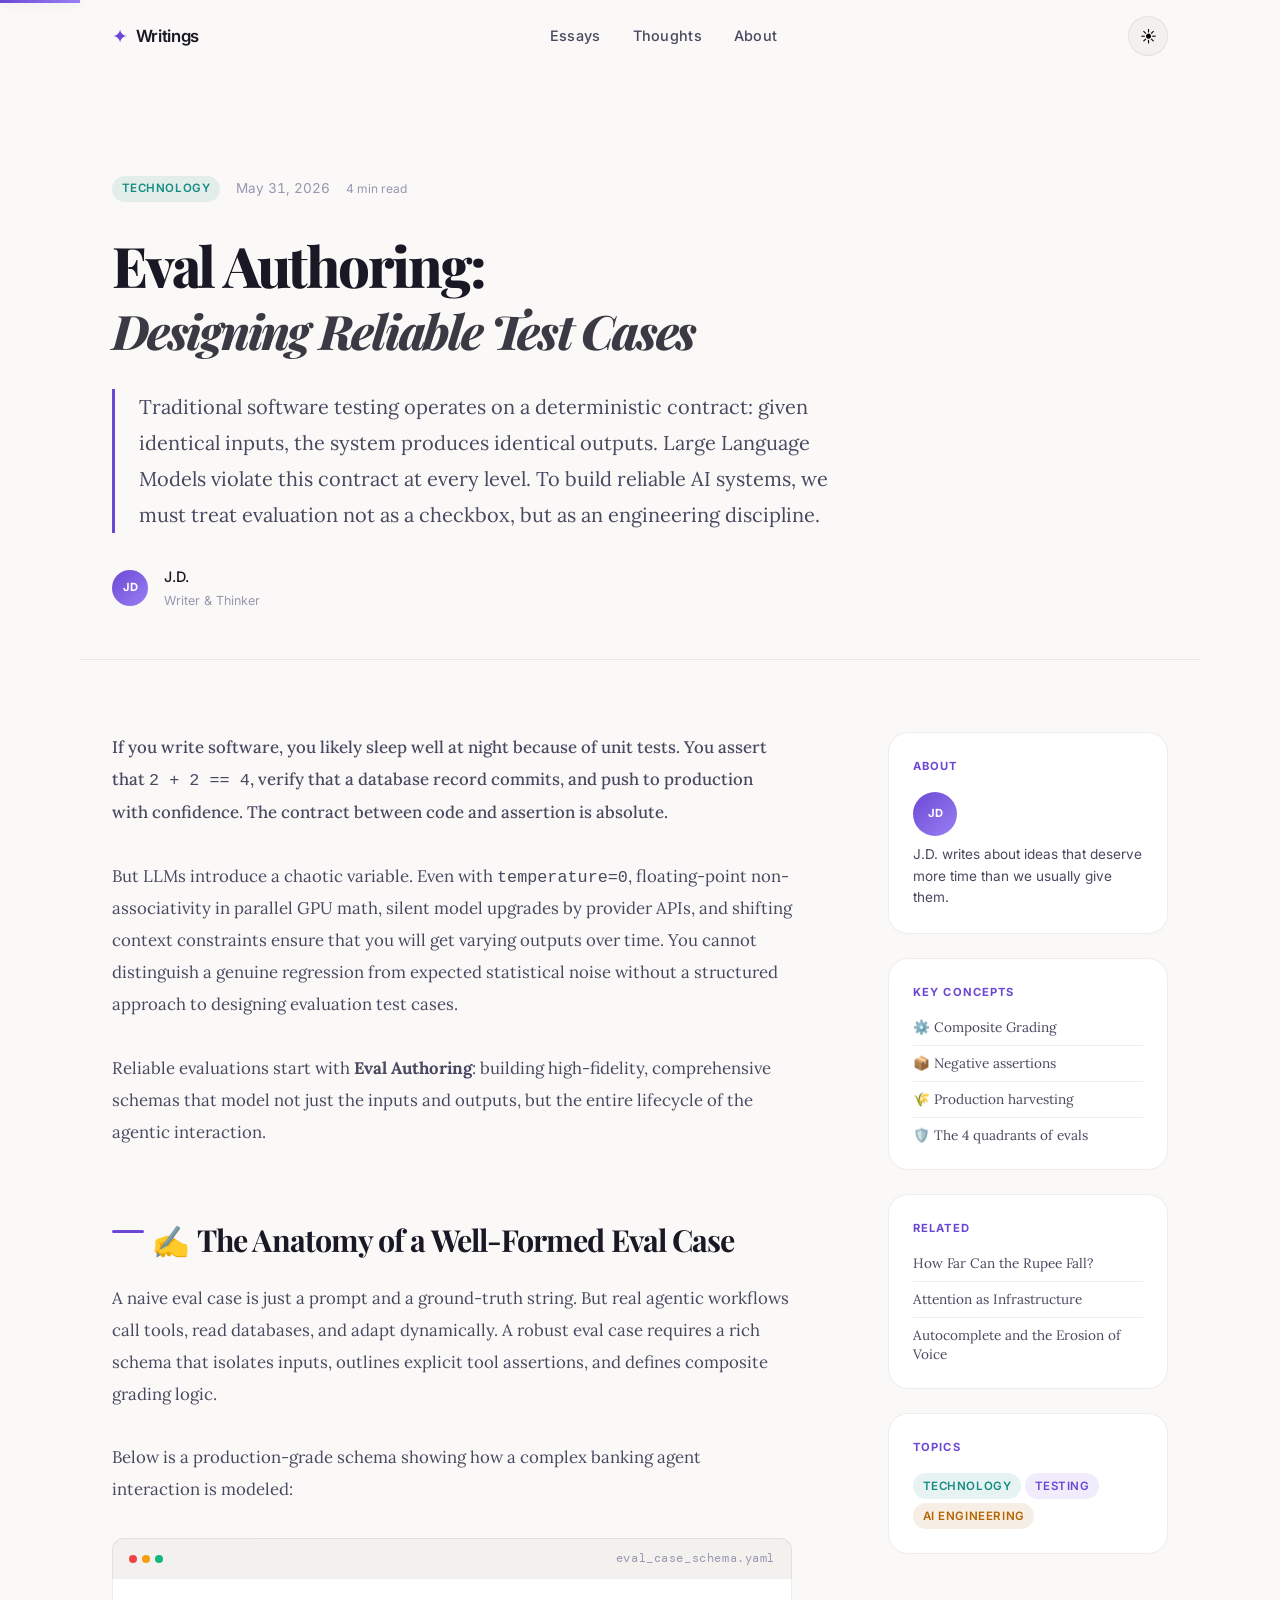
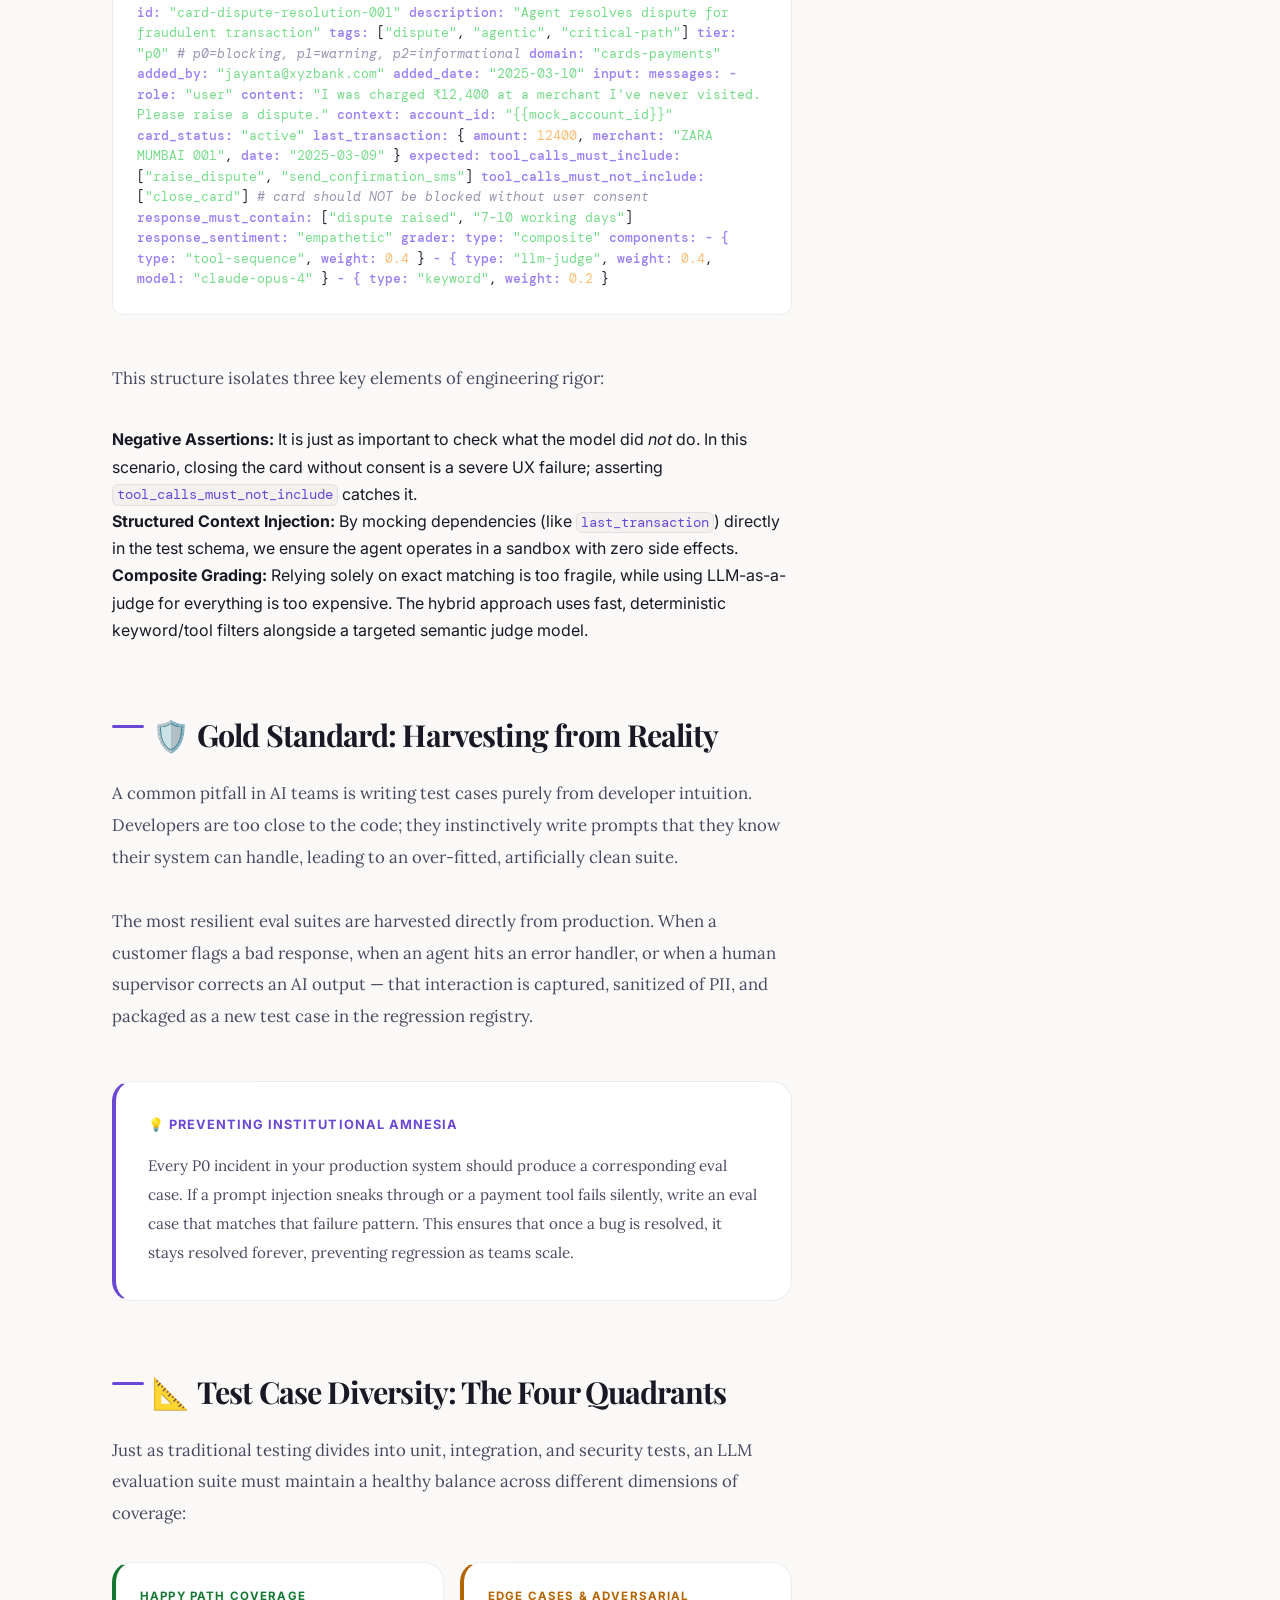
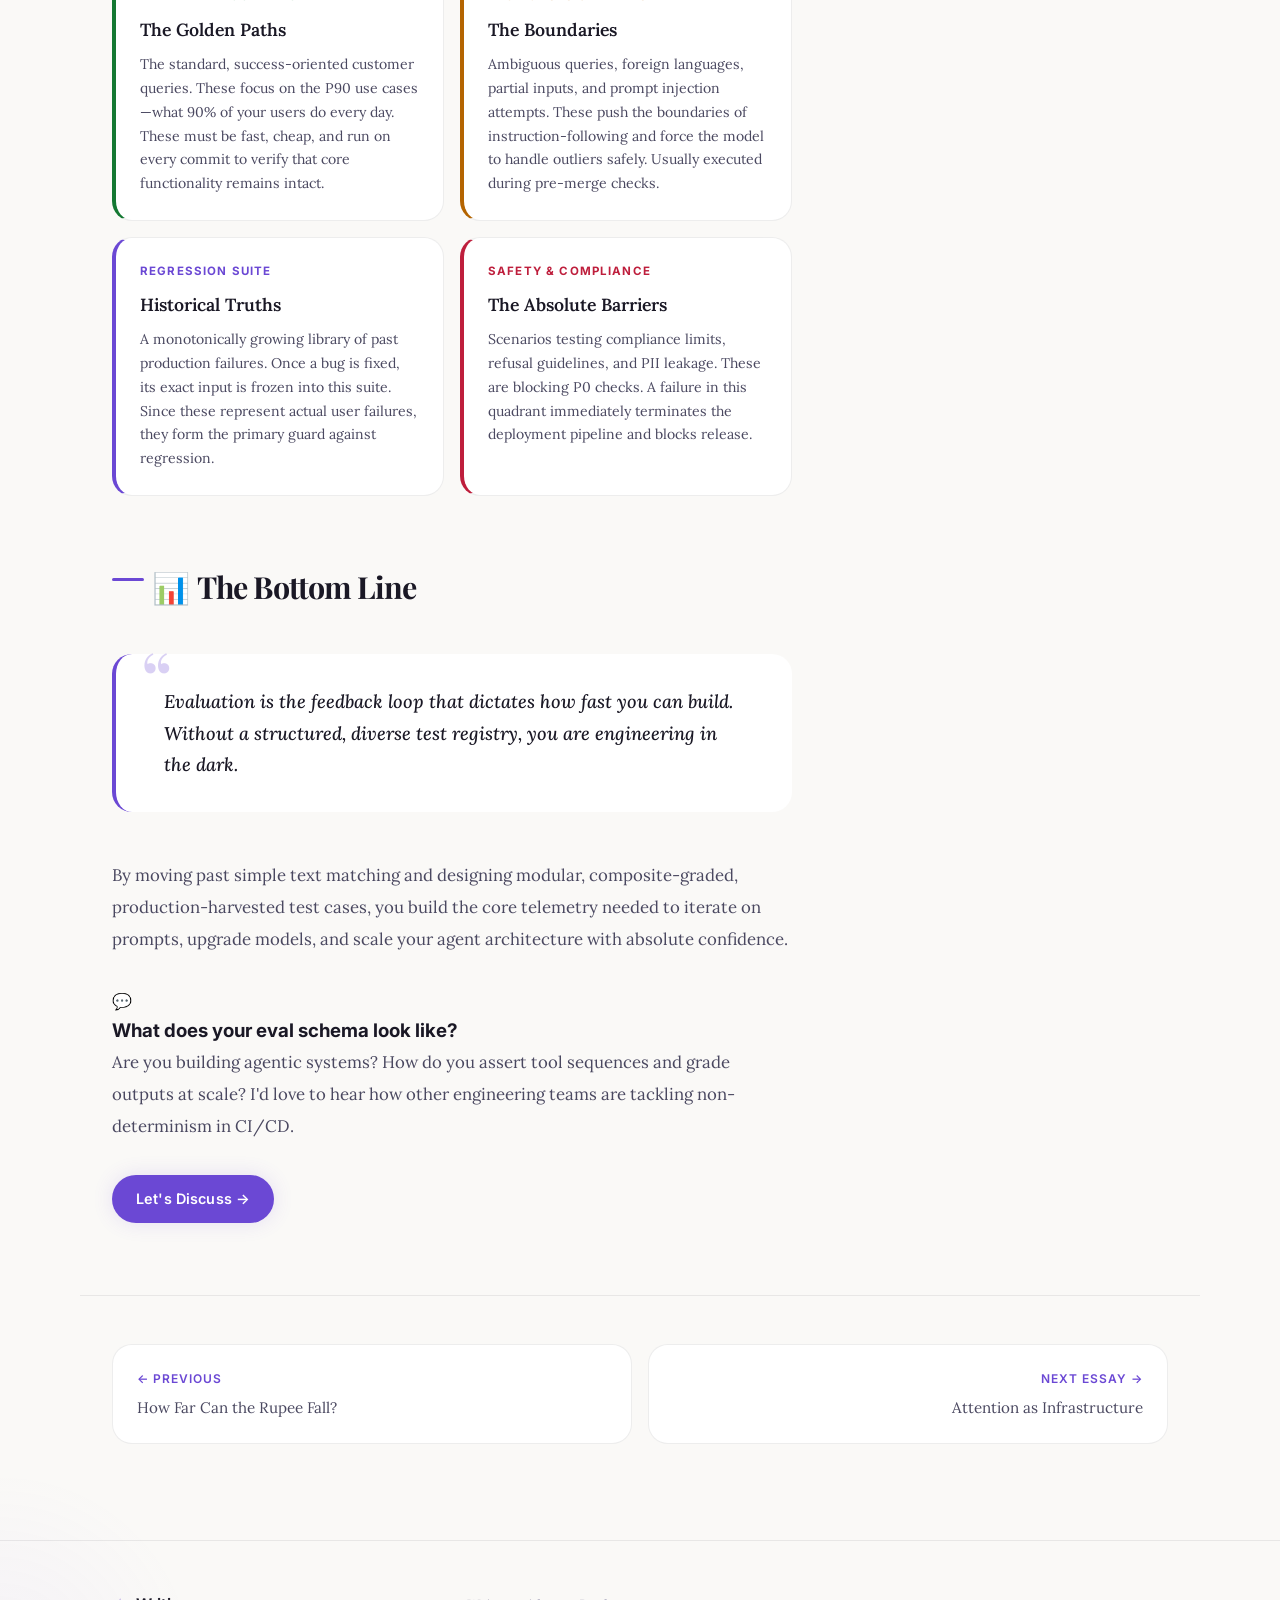
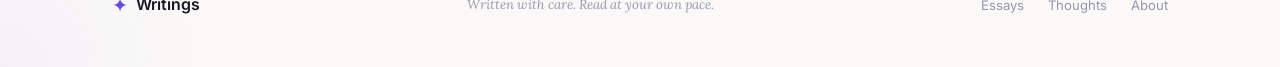
==== commit 58a083e9: "Add essays on technology and economy" ====
--- a/eval-authoring.html
+++ b/eval-authoring.html
@@ -361,9 +361,9 @@
         <span class="article-nav__dir">← Previous</span>
         <span class="article-nav__title">How Far Can the Rupee Fall?</span>
       </a>
-      <a href="index.html#essays" class="article-nav__item article-nav__item--next" id="next-article">
-        <span class="article-nav__dir">All Essays →</span>
-        <span class="article-nav__title">Back to the archive</span>
+      <a href="attention-as-infrastructure.html" class="article-nav__item article-nav__item--next" id="next-article">
+        <span class="article-nav__dir">Next Essay →</span>
+        <span class="article-nav__title">Attention as Infrastructure</span>
       </a>
     </nav>
 
